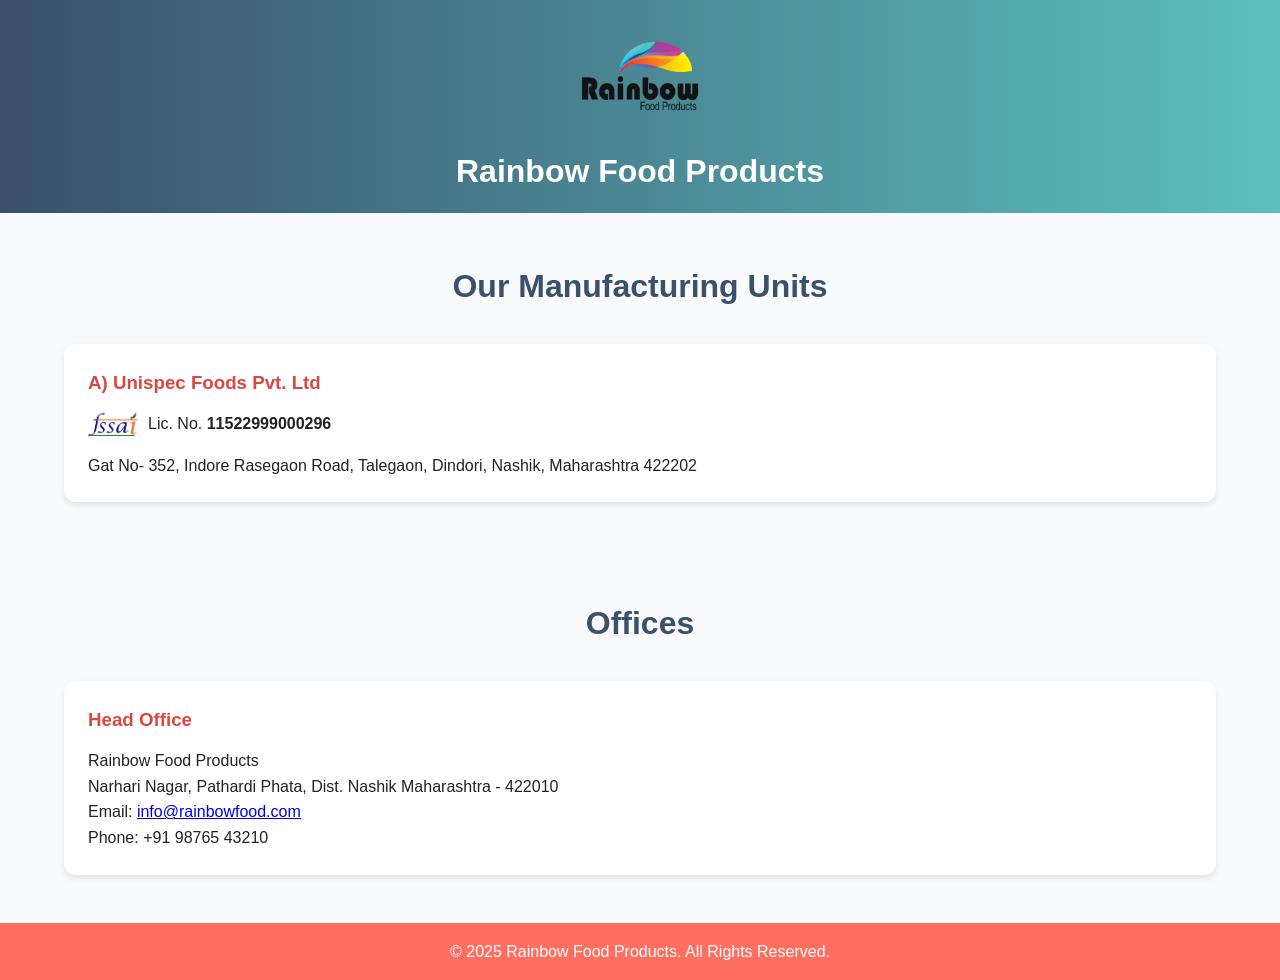
==== Manufacturing.html @ 4acf02ec "first commit" ====
<!DOCTYPE html>
<html lang="en">
<head>
    <meta charset="UTF-8">
    <meta name="viewport" content="width=device-width, initial-scale=1.0">
    <title>Rainbow Food Products</title>
    <link rel="stylesheet" href="style.css">
</head>
<body>

<!-- Header -->
<header class="header">
    <div class="container header-content">
        <img src="logo-final.png" alt="Rainbow Food Products Logo" class="brand-logo">
        <h1>Rainbow Food Products</h1>
    </div>
</header>

<!-- Manufacturing Units -->
<section class="section">
    <div class="container">
        <h2 class="section-title">Our Manufacturing Units</h2>
        <div class="card-grid">
            <div class="card">
                <h3>A) Unispec Foods Pvt. Ltd</h3>
                <div class="license">
                    <img src="FSSAI_logo.png" alt="FSSAI Logo" class="fssai-logo">
                    <p>Lic. No. <strong>11522999000296</strong></p>
                </div>
                <p>Gat No- 352, Indore Rasegaon Road, Talegaon, Dindori, Nashik, Maharashtra 422202</p>
            </div>
        </div>
    </div>
</section>



<!-- Office Address -->
<section class="section">
    <div class="container">
        <h2 class="section-title">Offices</h2>
        <div class="card-grid">
            <div class="card">
                <h3>Head Office</h3>
                <p>Rainbow Food Products<br>
                Narhari Nagar, Pathardi Phata, Dist. Nashik Maharashtra - 422010<br>
                Email: <a href="mailto:info@rainbowfood.com">info@rainbowfood.com</a><br>
                Phone: +91 98765 43210</p>
            </div>
        </div>
    </div>
</section>

<!-- Footer -->
<footer class="footer">
    <div class="container">
        <p>&copy; 2025 Rainbow Food Products. All Rights Reserved.</p>
    </div>
</footer>

</body>
</html>
---- style.css ----
* {
    margin: 0;
    padding: 0;
    box-sizing: border-box;
}

body {
    font-family: Arial, sans-serif;
    background: #fdfdfd;
    color: #333;
    line-height: 1.6;
}

.container {
    width: 90%;
    max-width: 1200px;
    margin: auto;
}

.section {
    padding: 3rem 0;
}

.alt-bg {
    background: #fff5e1;
}

.section-title {
    text-align: center;
    font-size: 2rem;
    margin-bottom: 2rem;
    color: #e85a4f;
}

/* Header */
.header {
    background: linear-gradient(90deg, #ff6f61, #ffcc70);
    color: #fff;
    padding: 1rem 0;
}
.header-content {
    display: flex;
    flex-direction: column;
    align-items: center;
}
.brand-logo {
    max-width: 120px;
    margin-bottom: 10px;
}

/* Cards */
/* Updated color palette for a more minimal and harmonious look */
body {
    background: #f8fafc;
    color: #222;
}

.section-title {
    color: #3a506b;
}

.header {
    background: linear-gradient(90deg, #3a506b, #5bc0be);
    color: #fff;
}

.card {
    background: #fff;
    border-radius: 12px;
    box-shadow: 0px 3px 12px rgba(58,80,107,0.07);
}

.card h3 {
    color: #1c2541;
}

.footer {
    background: #3a506b;
    color: #fff;
}

.alt-bg {
    background: #eaf6fb;
}
.card-grid {
    display: grid;
    grid-template-columns: repeat(auto-fit, minmax(280px, 1fr));
    gap: 1.5rem;
}
.card {
    background: #fff;
    padding: 1.5rem;
    border-radius: 12px;
    box-shadow: 0px 3px 6px rgba(0,0,0,0.1);
}
.card h3 {
    margin-bottom: 0.8rem;
    color: #d94841;
}
.card p {
    font-size: 1rem;
}

/* License */
.license {
    display: flex;
    align-items: center;
    margin-bottom: 1rem;
}
.fssai-logo {
    max-width: 50px;
    margin-right: 10px;
}

/* Footer */
.footer {
    background: #ff6f61;
    color: #fff;
    text-align: center;
    padding: 1rem 0;
}

/* Responsive */
@media (max-width: 768px) {
    .header-content {
        text-align: center;
    }
    .license {
        flex-direction: column;
        text-align: center;
    }
    .fssai-logo {
        margin-bottom: 5px;
    }
}
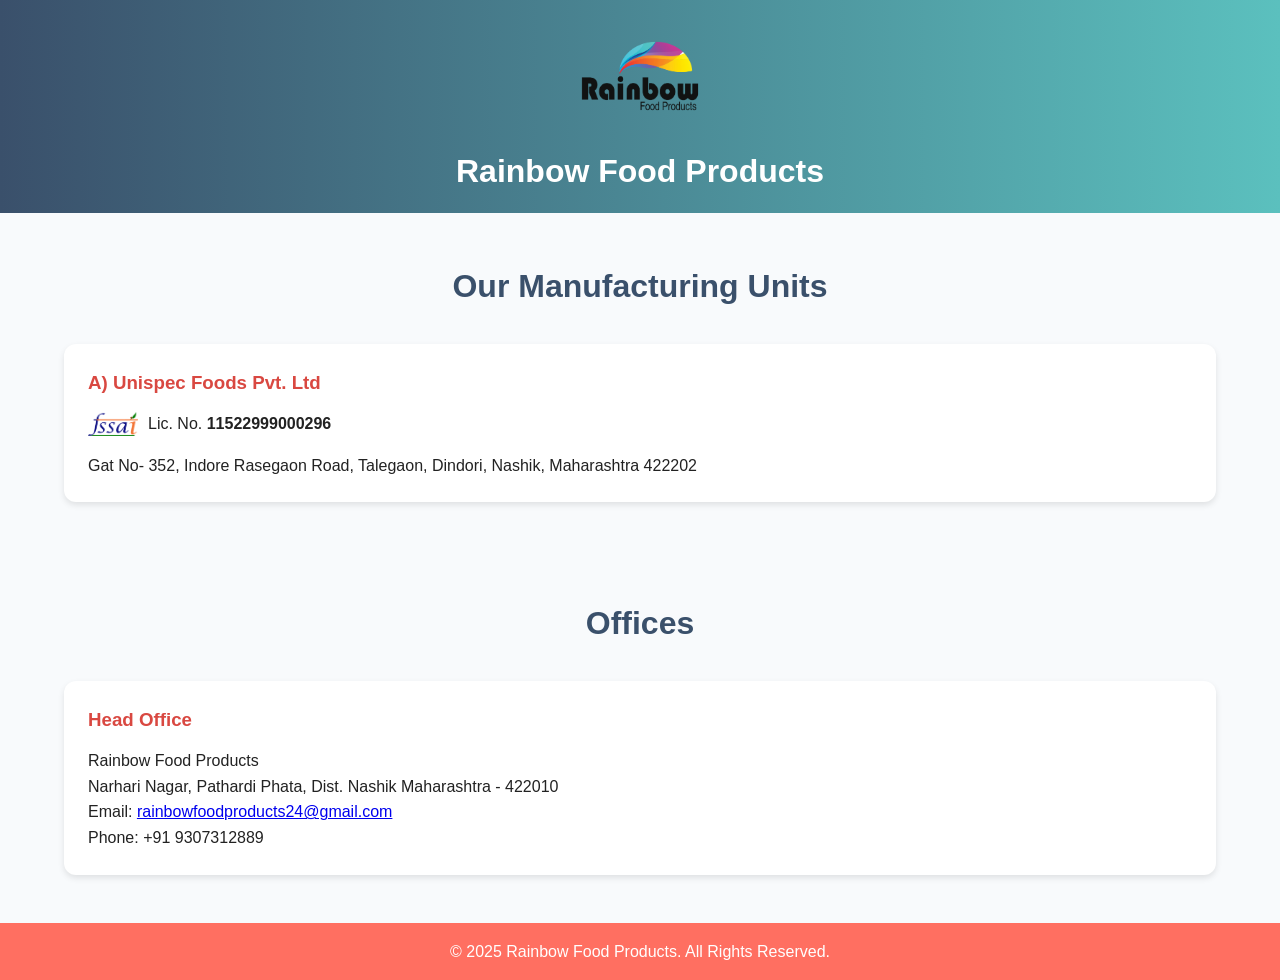
==== commit bf0cb13b: "update mail n number" ====
--- a/Manufacturing.html
+++ b/Manufacturing.html
@@ -44,8 +44,8 @@
                 <h3>Head Office</h3>
                 <p>Rainbow Food Products<br>
                 Narhari Nagar, Pathardi Phata, Dist. Nashik Maharashtra - 422010<br>
-                Email: <a href="mailto:info@rainbowfood.com">info@rainbowfood.com</a><br>
-                Phone: +91 98765 43210</p>
+                Email: <a href="rainbowfoodproducts24@gmail.com">rainbowfoodproducts24@gmail.com</a><br>
+                Phone: +91 9307312889</p>
             </div>
         </div>
     </div>
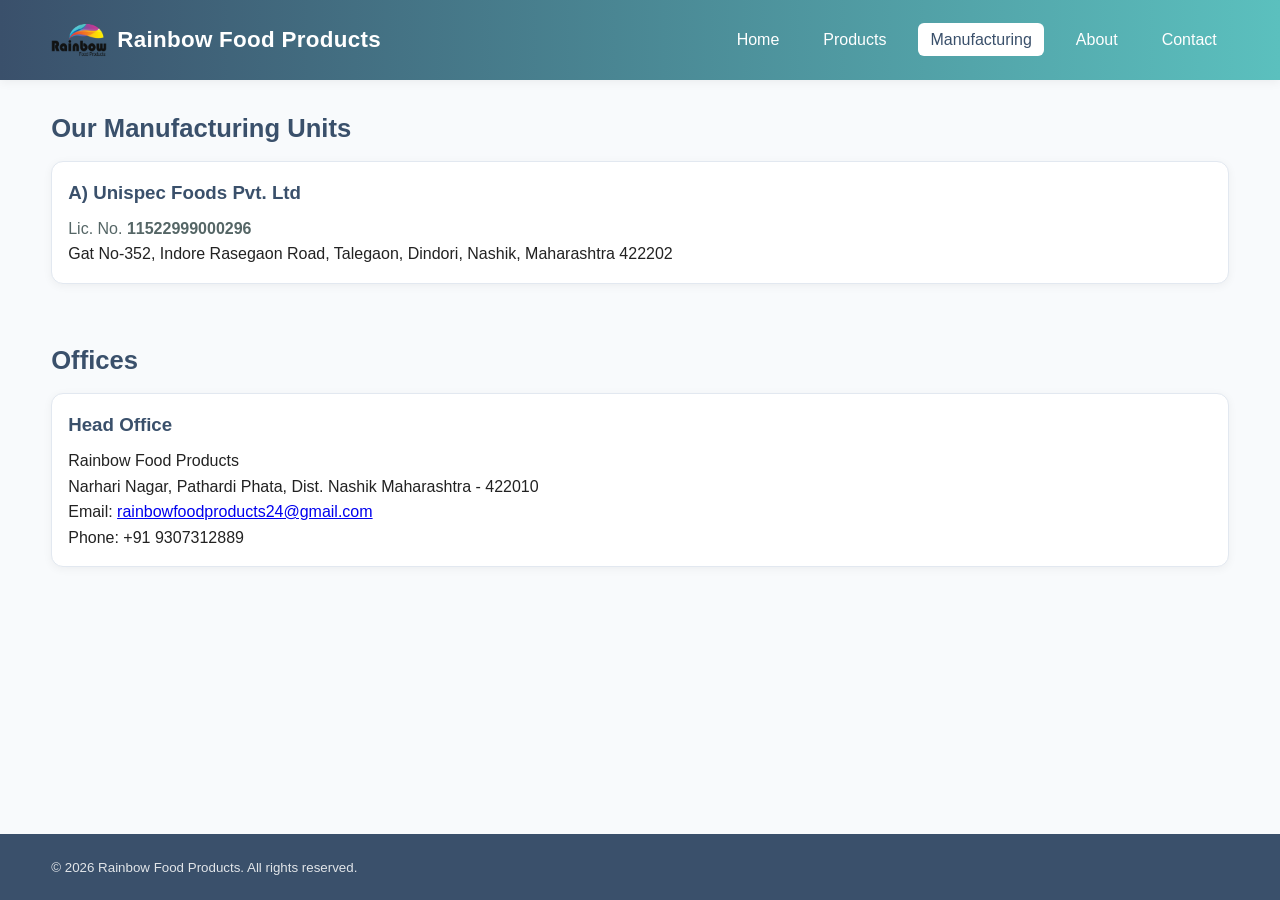
==== commit 9e3a3440: "index updated, products updated" ====
--- a/Manufacturing.html
+++ b/Manufacturing.html
@@ -3,60 +3,74 @@
 <head>
     <meta charset="UTF-8">
     <meta name="viewport" content="width=device-width, initial-scale=1.0">
-    <title>Rainbow Food Products</title>
+    <title>Manufacturing • Rainbow Food Products</title>
     <link rel="stylesheet" href="style.css">
 </head>
 <body>
+    <header class="header">
+        <div class="container header-wrap">
+            <div class="brand">
+                <img src="logo-final.png" alt="Rainbow Food Products" class="brand-logo">
+                <div class="brand-title">Rainbow Food Products</div>
+            </div>
+            <button class="menu-toggle" id="menuToggle" aria-label="Toggle menu">Menu</button>
+            <nav class="nav" id="siteNav">
+                <ul class="nav-list">
+                    <li><a href="index.html">Home</a></li>
+                    <li><a href="index.html#products">Products</a></li>
+                    <li><a class="active" href="Manufacturing.html">Manufacturing</a></li>
+                    <li><a href="index.html#about">About</a></li>
+                    <li><a href="index.html#contact">Contact</a></li>
+                </ul>
+            </nav>
+        </div>
+    </header>
 
-<!-- Header -->
-<header class="header">
-    <div class="container header-content">
-        <img src="logo-final.png" alt="Rainbow Food Products Logo" class="brand-logo">
-        <h1>Rainbow Food Products</h1>
-    </div>
-</header>
+    <main>
+        <section class="section">
+            <div class="container">
+                <h1 class="section-title">Our Manufacturing Units</h1>
+                <div class="grid">
+                    <article class="card">
+                        <h3>A) Unispec Foods Pvt. Ltd</h3>
+                        <p class="muted">Lic. No. <strong>11522999000296</strong></p>
+                        <p>Gat No-352, Indore Rasegaon Road, Talegaon, Dindori, Nashik, Maharashtra 422202</p>
+                    </article>
+                </div>
+            </div>
+        </section>
 
-<!-- Manufacturing Units -->
-<section class="section">
-    <div class="container">
-        <h2 class="section-title">Our Manufacturing Units</h2>
-        <div class="card-grid">
-            <div class="card">
-                <h3>A) Unispec Foods Pvt. Ltd</h3>
-                <div class="license">
-                    <img src="FSSAI_logo.png" alt="FSSAI Logo" class="fssai-logo">
-                    <p>Lic. No. <strong>11522999000296</strong></p>
+        <section class="section">
+            <div class="container">
+                <h2 class="section-title">Offices</h2>
+                <div class="grid">
+                    <article class="card">
+                        <h3>Head Office</h3>
+                        <p>Rainbow Food Products</p>
+                        <p>Narhari Nagar, Pathardi Phata, Dist. Nashik Maharashtra - 422010</p>
+                        <p>Email: <a href="mailto:rainbowfoodproducts24@gmail.com">rainbowfoodproducts24@gmail.com</a></p>
+                        <p>Phone: +91 9307312889</p>
+                    </article>
                 </div>
-                <p>Gat No- 352, Indore Rasegaon Road, Talegaon, Dindori, Nashik, Maharashtra 422202</p>
             </div>
+        </section>
+    </main>
+
+    <footer class="footer">
+        <div class="container">
+            <small>&copy; <span id="year"></span> Rainbow Food Products. All rights reserved.</small>
         </div>
-    </div>
-</section>
+    </footer>
+
+    <script>
+    const toggle = document.getElementById('menuToggle');
+    const nav = document.getElementById('siteNav');
+    toggle.addEventListener('click', () => {
+        nav.classList.toggle('is-open');
+    });
+    document.getElementById('year').textContent = new Date().getFullYear();
+    </script>
+</body>
+</html>
 
 
-
-<!-- Office Address -->
-<section class="section">
-    <div class="container">
-        <h2 class="section-title">Offices</h2>
-        <div class="card-grid">
-            <div class="card">
-                <h3>Head Office</h3>
-                <p>Rainbow Food Products<br>
-                Narhari Nagar, Pathardi Phata, Dist. Nashik Maharashtra - 422010<br>
-                Email: <a href="rainbowfoodproducts24@gmail.com">rainbowfoodproducts24@gmail.com</a><br>
-                Phone: +91 9307312889</p>
-            </div>
-        </div>
-    </div>
-</section>
-
-<!-- Footer -->
-<footer class="footer">
-    <div class="container">
-        <p>&copy; 2025 Rainbow Food Products. All Rights Reserved.</p>
-    </div>
-</footer>
-
-</body>
-</html>
--- a/style.css
+++ b/style.css
@@ -1,135 +1,215 @@
+:root {
+    --primary-700: #3a506b;
+    --primary-500: #5bc0be;
+    --accent: #ff6f61;
+    --text: #222;
+    --bg: #f8fafc;
+    --card: #ffffff;
+    --muted: #e2e8f0;
+}
+
 * {
     margin: 0;
     padding: 0;
     box-sizing: border-box;
 }
 
+html, body {
+    height: 100%;
+}
+
 body {
-    font-family: Arial, sans-serif;
-    background: #fdfdfd;
-    color: #333;
+    font-family: "Segoe UI", Arial, sans-serif;
+    background: var(--bg);
+    color: var(--text);
     line-height: 1.6;
+    display: flex;
+    flex-direction: column;
 }
 
 .container {
-    width: 90%;
+    width: 92%;
     max-width: 1200px;
-    margin: auto;
+    margin: 0 auto;
+}
+
+/* Header + Nav */
+.header {
+    background: linear-gradient(90deg, var(--primary-700), var(--primary-500));
+    color: #fff;
+    position: sticky;
+    top: 0;
+    z-index: 1000;
+    box-shadow: 0 2px 10px rgba(0,0,0,.06);
+}
+
+.header-wrap {
+    display: flex;
+    align-items: center;
+    justify-content: space-between;
+    padding: 12px 0;
+    gap: 16px;
+}
+
+.brand {
+    display: flex;
+    align-items: center;
+    gap: 10px;
+}
+
+.brand-logo {
+    width: 56px;
+    height: 56px;
+    object-fit: contain;
+}
+
+.brand-title {
+    font-weight: 700;
+    font-size: 1.4rem;
+    letter-spacing: .3px;
+}
+
+.menu-toggle {
+    display: none;
+    appearance: none;
+    background: transparent;
+    border: 2px solid rgba(255,255,255,.65);
+    color: #fff;
+    border-radius: 8px;
+    padding: 6px 10px;
+    cursor: pointer;
+}
+
+.nav {
+    display: block;
+}
+
+.nav-list {
+    list-style: none;
+    display: flex;
+    gap: 20px;
+}
+
+.nav-list a {
+    color: #fff;
+    text-decoration: none;
+    padding: 8px 12px;
+    border-radius: 6px;
+    transition: background .2s ease, color .2s ease;
+}
+
+.nav-list a:hover,
+.nav-list a.active {
+    background: #ffffff;
+    color: var(--primary-700);
+}
+
+/* Main */
+main {
+    flex: 1 0 auto;
+}
+
+.hero {
+    background: #ffffff;
+    border-bottom: 1px solid var(--muted);
+}
+
+.hero-inner {
+    padding: 40px 0;
+    display: grid;
+    grid-template-columns: 1.2fr 1fr;
+    gap: 24px;
+    align-items: center;
+}
+
+.hero h1 {
+    font-size: 2rem;
+    margin-bottom: 10px;
+}
+
+.hero p {
+    color: #444;
+}
+
+.hero .cta {
+    margin-top: 16px;
+    display: inline-block;
+    background: var(--primary-700);
+    color: #fff;
+    padding: 10px 16px;
+    border-radius: 8px;
+    text-decoration: none;
 }
 
 .section {
-    padding: 3rem 0;
-}
-
-.alt-bg {
-    background: #fff5e1;
+    padding: 28px 0;
 }
 
 .section-title {
-    text-align: center;
-    font-size: 2rem;
-    margin-bottom: 2rem;
-    color: #e85a4f;
-}
-
-/* Header */
-.header {
-    background: linear-gradient(90deg, #ff6f61, #ffcc70);
-    color: #fff;
-    padding: 1rem 0;
-}
-.header-content {
-    display: flex;
-    flex-direction: column;
-    align-items: center;
-}
-.brand-logo {
-    max-width: 120px;
+    font-size: 1.6rem;
+    margin-bottom: 12px;
+    color: var(--primary-700);
+}
+
+.hero, .section { scroll-margin-top: 90px; }
+
+.grid {
+    display: grid;
+    grid-template-columns: repeat(auto-fit, minmax(240px, 1fr));
+    gap: 16px;
+}
+
+.card {
+    background: var(--card);
+    border: 1px solid var(--muted);
+    border-radius: 12px;
+    padding: 16px;
+    box-shadow: 0 2px 10px rgba(0,0,0,.05);
+}
+
+.card h3 {
+    color: var(--primary-700);
+    margin-bottom: 8px;
+}
+
+.product-image {
+    width: 100%;
+    height: auto;
+    border-radius: 10px;
+    display: block;
     margin-bottom: 10px;
 }
 
-/* Cards */
-/* Updated color palette for a more minimal and harmonious look */
-body {
-    background: #f8fafc;
-    color: #222;
-}
-
-.section-title {
-    color: #3a506b;
-}
-
-.header {
-    background: linear-gradient(90deg, #3a506b, #5bc0be);
-    color: #fff;
-}
-
-.card {
-    background: #fff;
-    border-radius: 12px;
-    box-shadow: 0px 3px 12px rgba(58,80,107,0.07);
-}
-
-.card h3 {
-    color: #1c2541;
-}
-
-.footer {
-    background: #3a506b;
-    color: #fff;
-}
-
-.alt-bg {
-    background: #eaf6fb;
-}
-.card-grid {
-    display: grid;
-    grid-template-columns: repeat(auto-fit, minmax(280px, 1fr));
-    gap: 1.5rem;
-}
-.card {
-    background: #fff;
-    padding: 1.5rem;
-    border-radius: 12px;
-    box-shadow: 0px 3px 6px rgba(0,0,0,0.1);
-}
-.card h3 {
-    margin-bottom: 0.8rem;
-    color: #d94841;
-}
-.card p {
-    font-size: 1rem;
-}
-
-/* License */
-.license {
-    display: flex;
-    align-items: center;
-    margin-bottom: 1rem;
-}
-.fssai-logo {
-    max-width: 50px;
-    margin-right: 10px;
+.muted {
+    color: #566;
 }
 
 /* Footer */
 .footer {
-    background: #ff6f61;
-    color: #fff;
-    text-align: center;
-    padding: 1rem 0;
+    background: var(--primary-700);
+    color: #fff;
+    padding: 20px 0;
+    margin-top: 24px;
+}
+
+.footer small {
+    opacity: .85;
 }
 
 /* Responsive */
-@media (max-width: 768px) {
-    .header-content {
-        text-align: center;
+@media (max-width: 900px) {
+    .hero-inner {
+        grid-template-columns: 1fr;
+        padding: 28px 0;
     }
-    .license {
-        flex-direction: column;
-        text-align: center;
-    }
-    .fssai-logo {
-        margin-bottom: 5px;
-    }
-}
+}
+
+@media (max-width: 800px) {
+    .menu-toggle { display: inline-flex; }
+    .nav { display: none; }
+    .nav.is-open { display: block; width: 100%; }
+    .nav-list { flex-direction: column; padding: 12px 0; }
+    .nav-list a { padding: 10px 12px; }
+}
+
+
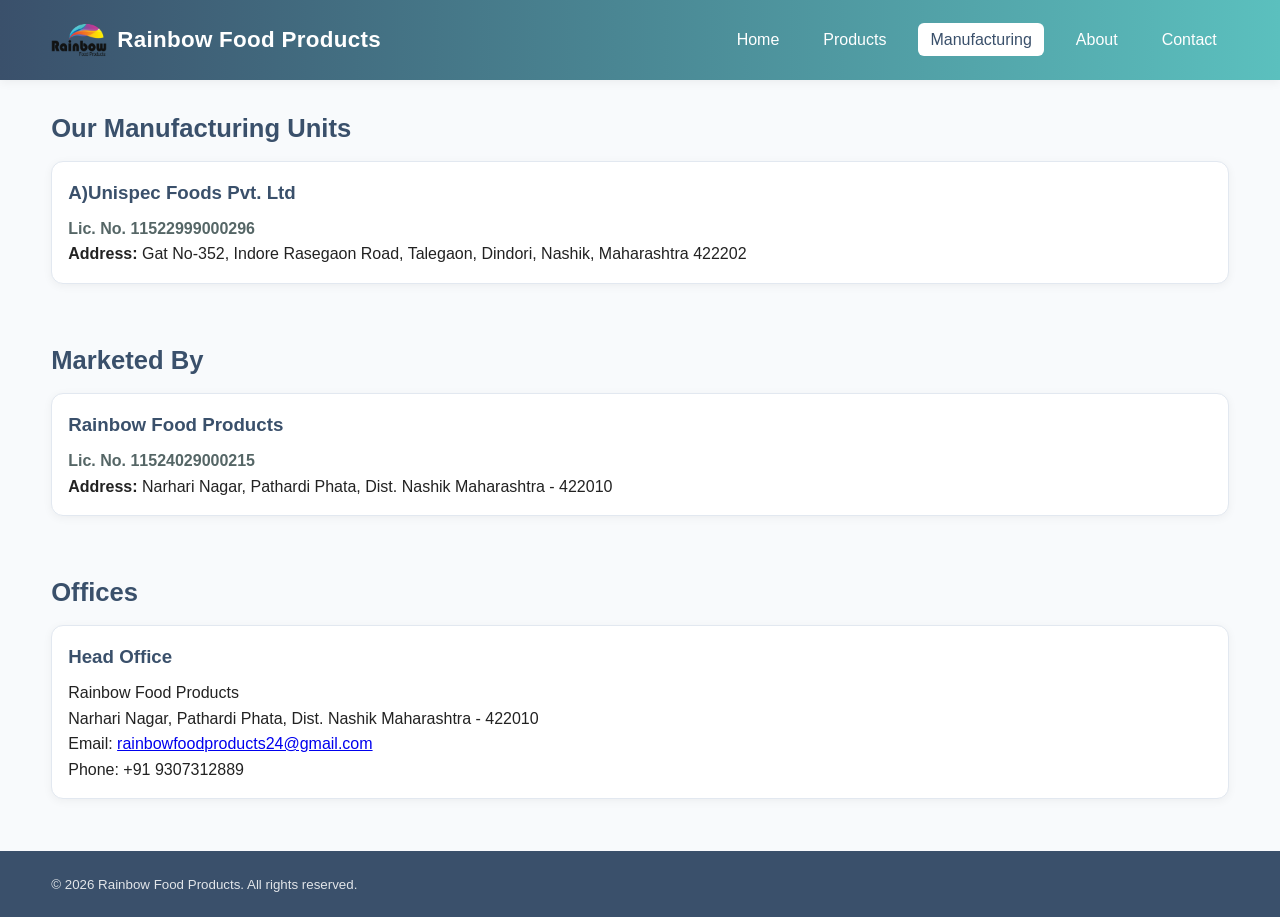
==== commit a80798c5: "Marketed by added" ====
--- a/Manufacturing.html
+++ b/Manufacturing.html
@@ -32,9 +32,21 @@
                 <h1 class="section-title">Our Manufacturing Units</h1>
                 <div class="grid">
                     <article class="card">
-                        <h3>A) Unispec Foods Pvt. Ltd</h3>
-                        <p class="muted">Lic. No. <strong>11522999000296</strong></p>
-                        <p>Gat No-352, Indore Rasegaon Road, Talegaon, Dindori, Nashik, Maharashtra 422202</p>
+                        <h3>A)Unispec Foods Pvt. Ltd</h3>
+                        <p class="muted"> <b>Lic. No.</b> <strong>11522999000296</strong></p>
+                        <p> <b>Address: </b> Gat No-352, Indore Rasegaon Road, Talegaon, Dindori, Nashik, Maharashtra 422202</p>
+                    </article>
+                </div>
+            </div>
+        </section>
+                <section class="section">
+            <div class="container">
+                <h1 class="section-title">Marketed By</h1>
+                <div class="grid">
+                    <article class="card">
+                        <h3>Rainbow Food Products</h3>
+                        <p class="muted"><b>Lic. No. </b> <strong>11524029000215</strong></p>
+                        <p> <b>Address: </b>Narhari Nagar, Pathardi Phata, Dist. Nashik Maharashtra - 422010</p>
                     </article>
                 </div>
             </div>
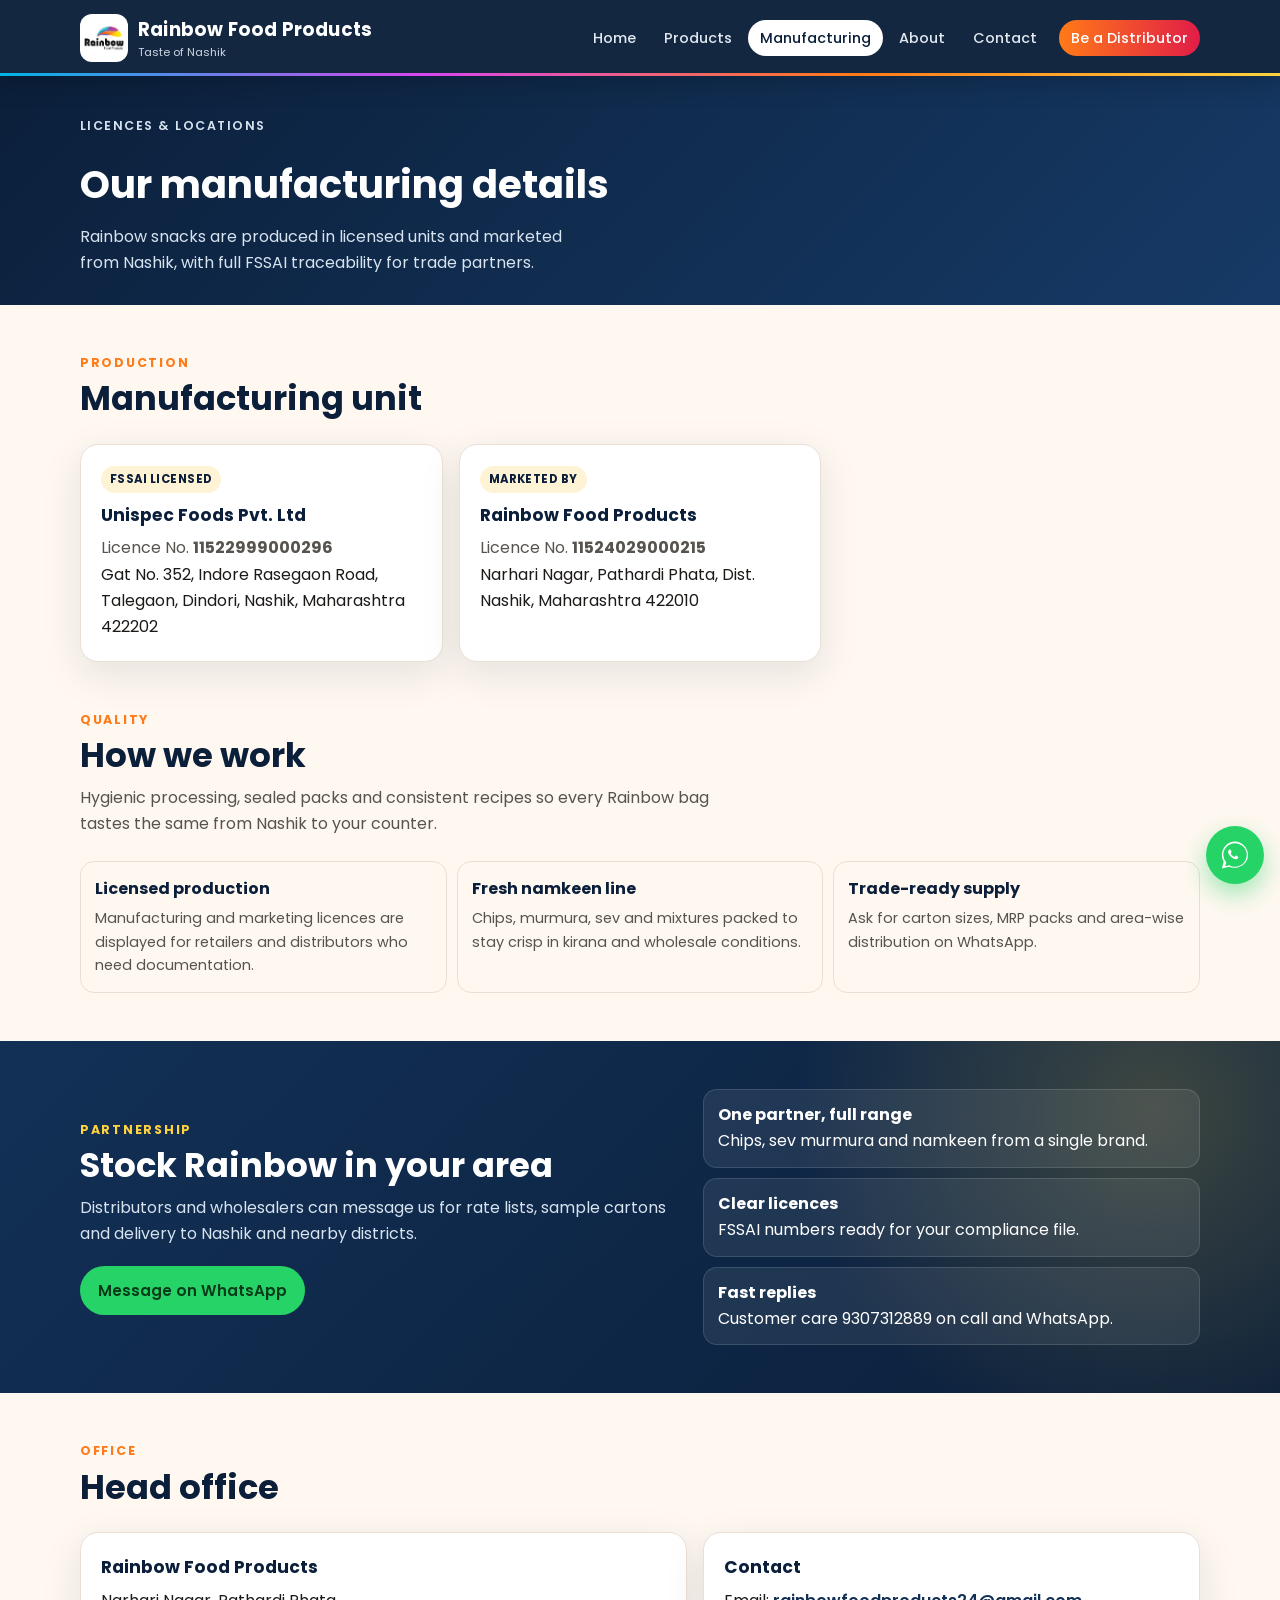
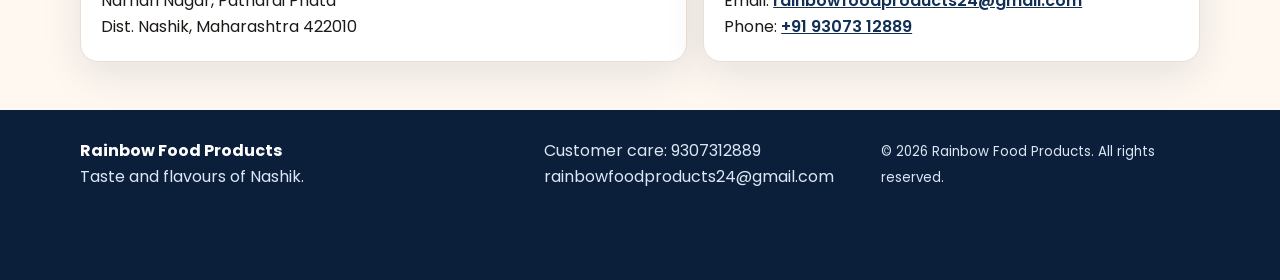
==== commit 75112bad: "new products added" ====
--- a/Manufacturing.html
+++ b/Manufacturing.html
@@ -3,65 +3,128 @@
 <head>
     <meta charset="UTF-8">
     <meta name="viewport" content="width=device-width, initial-scale=1.0">
-    <title>Manufacturing • Rainbow Food Products</title>
+    <title>Manufacturing | Rainbow Food Products</title>
+    <link rel="preconnect" href="https://fonts.googleapis.com">
+    <link rel="preconnect" href="https://fonts.gstatic.com" crossorigin>
+    <link href="https://fonts.googleapis.com/css2?family=Poppins:wght@400;500;600;700&display=swap" rel="stylesheet">
     <link rel="stylesheet" href="style.css">
 </head>
 <body>
+    <a class="skip-link" href="#main">Skip to content</a>
     <header class="header">
         <div class="container header-wrap">
-            <div class="brand">
-                <img src="logo-final.png" alt="Rainbow Food Products" class="brand-logo">
-                <div class="brand-title">Rainbow Food Products</div>
-            </div>
-            <button class="menu-toggle" id="menuToggle" aria-label="Toggle menu">Menu</button>
+            <a class="brand" href="index.html">
+                <img src="logo-final.png" alt="Rainbow Food Products logo" class="brand-logo">
+                <div class="brand-copy">
+                    <div class="brand-title">Rainbow Food Products</div>
+                    <div class="brand-tag">Taste of Nashik</div>
+                </div>
+            </a>
+            <button class="menu-toggle" id="menuToggle" aria-label="Toggle menu" aria-expanded="false">
+                <span></span><span></span><span></span>
+            </button>
             <nav class="nav" id="siteNav">
                 <ul class="nav-list">
                     <li><a href="index.html">Home</a></li>
                     <li><a href="index.html#products">Products</a></li>
                     <li><a class="active" href="Manufacturing.html">Manufacturing</a></li>
                     <li><a href="index.html#about">About</a></li>
-                    <li><a href="index.html#contact">Contact</a></li>
+                    <li><a href="#contact">Contact</a></li>
+                    <li><a class="nav-cta" href="index.html#distributor">Be a Distributor</a></li>
                 </ul>
             </nav>
         </div>
     </header>
 
-    <main>
+    <main id="main">
+        <section class="page-hero">
+            <div class="container">
+                <p class="eyebrow">Licences & locations</p>
+                <h1>Our manufacturing details</h1>
+                <p>Rainbow snacks are produced in licensed units and marketed from Nashik, with full FSSAI traceability for trade partners.</p>
+            </div>
+        </section>
+
         <section class="section">
             <div class="container">
-                <h1 class="section-title">Our Manufacturing Units</h1>
-                <div class="grid">
-                    <article class="card">
-                        <h3>A)Unispec Foods Pvt. Ltd</h3>
-                        <p class="muted"> <b>Lic. No.</b> <strong>11522999000296</strong></p>
-                        <p> <b>Address: </b> Gat No-352, Indore Rasegaon Road, Talegaon, Dindori, Nashik, Maharashtra 422202</p>
+                <div class="section-head">
+                    <p class="section-kicker">Production</p>
+                    <h2 class="section-title">Manufacturing unit</h2>
+                </div>
+                <div class="grid product-grid">
+                    <article class="card info-card">
+                        <span class="chip">FSSAI licensed</span>
+                        <h3>Unispec Foods Pvt. Ltd</h3>
+                        <p class="muted">Licence No. <strong>11522999000296</strong></p>
+                        <p>Gat No. 352, Indore Rasegaon Road, Talegaon, Dindori, Nashik, Maharashtra 422202</p>
                     </article>
-                </div>
-            </div>
-        </section>
-                <section class="section">
-            <div class="container">
-                <h1 class="section-title">Marketed By</h1>
-                <div class="grid">
-                    <article class="card">
+                    <article class="card info-card">
+                        <span class="chip">Marketed by</span>
                         <h3>Rainbow Food Products</h3>
-                        <p class="muted"><b>Lic. No. </b> <strong>11524029000215</strong></p>
-                        <p> <b>Address: </b>Narhari Nagar, Pathardi Phata, Dist. Nashik Maharashtra - 422010</p>
+                        <p class="muted">Licence No. <strong>11524029000215</strong></p>
+                        <p>Narhari Nagar, Pathardi Phata, Dist. Nashik, Maharashtra 422010</p>
                     </article>
                 </div>
             </div>
         </section>
 
-        <section class="section">
+        <section class="section" style="padding-top: 0;">
             <div class="container">
-                <h2 class="section-title">Offices</h2>
-                <div class="grid">
-                    <article class="card">
-                        <h3>Head Office</h3>
-                        <p>Rainbow Food Products</p>
-                        <p>Narhari Nagar, Pathardi Phata, Dist. Nashik Maharashtra - 422010</p>
+                <div class="section-head">
+                    <p class="section-kicker">Quality</p>
+                    <h2 class="section-title">How we work</h2>
+                    <p class="section-copy">Hygienic processing, sealed packs and consistent recipes so every Rainbow bag tastes the same from Nashik to your counter.</p>
+                </div>
+                <div class="namkeen-grid">
+                    <article class="namkeen-item">
+                        <h3>Licensed production</h3>
+                        <p>Manufacturing and marketing licences are displayed for retailers and distributors who need documentation.</p>
+                    </article>
+                    <article class="namkeen-item">
+                        <h3>Fresh namkeen line</h3>
+                        <p>Chips, murmura, sev and mixtures packed to stay crisp in kirana and wholesale conditions.</p>
+                    </article>
+                    <article class="namkeen-item">
+                        <h3>Trade-ready supply</h3>
+                        <p>Ask for carton sizes, MRP packs and area-wise distribution on WhatsApp.</p>
+                    </article>
+                </div>
+            </div>
+        </section>
+
+        <section class="section distributor">
+            <div class="container distributor-box">
+                <div>
+                    <p class="section-kicker">Partnership</p>
+                    <h2 class="section-title">Stock Rainbow in your area</h2>
+                    <p class="section-copy">Distributors and wholesalers can message us for rate lists, sample cartons and delivery to Nashik and nearby districts.</p>
+                    <div class="hero-actions" style="margin-top: 18px;">
+                        <a class="btn btn-whatsapp" href="https://wa.me/919307312889?text=Hello%20Rainbow%20Food%20Products%2C%20I%20am%20interested%20in%20becoming%20a%20distributor.%20Please%20share%20details." target="_blank" rel="noopener">Message on WhatsApp</a>
+                    </div>
+                </div>
+                <ul class="perk-list">
+                    <li><strong>One partner, full range</strong><br>Chips, sev murmura and namkeen from a single brand.</li>
+                    <li><strong>Clear licences</strong><br>FSSAI numbers ready for your compliance file.</li>
+                    <li><strong>Fast replies</strong><br>Customer care 9307312889 on call and WhatsApp.</li>
+                </ul>
+            </div>
+        </section>
+
+        <section id="contact" class="section">
+            <div class="container">
+                <div class="section-head">
+                    <p class="section-kicker">Office</p>
+                    <h2 class="section-title">Head office</h2>
+                </div>
+                <div class="info-grid">
+                    <article class="card info-card">
+                        <h3>Rainbow Food Products</h3>
+                        <p>Narhari Nagar, Pathardi Phata<br>Dist. Nashik, Maharashtra 422010</p>
+                    </article>
+                    <article class="card info-card">
+                        <h3>Contact</h3>
                         <p>Email: <a href="mailto:rainbowfoodproducts24@gmail.com">rainbowfoodproducts24@gmail.com</a></p>
-                        <p>Phone: +91 9307312889</p>
+                        <p>Phone: <a href="tel:+919307312889">+91 93073 12889</a></p>
                     </article>
                 </div>
             </div>
@@ -69,20 +132,40 @@
     </main>
 
     <footer class="footer">
-        <div class="container">
-            <small>&copy; <span id="year"></span> Rainbow Food Products. All rights reserved.</small>
+        <div class="container footer-wrap">
+            <div>
+                <strong>Rainbow Food Products</strong>
+                <p>Taste and flavours of Nashik.</p>
+            </div>
+            <div>
+                <p>Customer care: 9307312889</p>
+                <p>rainbowfoodproducts24@gmail.com</p>
+            </div>
+            <div>
+                <small>&copy; <span id="year"></span> Rainbow Food Products. All rights reserved.</small>
+            </div>
         </div>
     </footer>
+
+    <a class="wa-float" href="https://wa.me/919307312889?text=Hello%20Rainbow%20Food%20Products%2C%20I%20would%20like%20to%20know%20more." target="_blank" rel="noopener" aria-label="Chat on WhatsApp">
+        <svg viewBox="0 0 32 32" aria-hidden="true"><path d="M19.11 17.47c-.27-.14-1.6-.79-1.85-.88-.25-.09-.43-.14-.61.14-.18.27-.7.88-.86 1.06-.16.18-.32.2-.59.07-.27-.14-1.15-.42-2.19-1.35-.81-.72-1.36-1.61-1.52-1.88-.16-.27-.02-.42.12-.55.12-.12.27-.32.41-.48.14-.16.18-.27.27-.45.09-.18.05-.34-.02-.48-.07-.14-.61-1.47-.84-2.01-.22-.53-.45-.46-.61-.46h-.52c-.18 0-.48.07-.73.34-.25.27-.96.94-.96 2.29s.98 2.65 1.12 2.83c.14.18 1.93 2.95 4.67 4.14 1.74.75 2.18.82 2.96.69.45-.08 1.6-.65 1.83-1.28.23-.63.23-1.17.16-1.28-.07-.11-.25-.18-.52-.32zM16.02 28.5h-.02c-2.13 0-4.23-.57-6.06-1.66L5.5 28l1.2-4.35A12.44 12.44 0 0 1 3.5 16c0-6.9 5.62-12.5 12.53-12.5 3.35 0 6.5 1.3 8.87 3.67A12.44 12.44 0 0 1 28.55 16c0 6.9-5.62 12.5-12.53 12.5zm0-27C8.42 1.5 2.02 7.9 2.02 16c0 2.47.65 4.88 1.89 7.01L2 30.5l7.66-1.84A13.97 13.97 0 0 0 16 29.5c7.6 0 14-6.4 14-13.5S23.6 1.5 16.02 1.5z"/></svg>
+        <span>WhatsApp</span>
+    </a>
 
     <script>
     const toggle = document.getElementById('menuToggle');
     const nav = document.getElementById('siteNav');
     toggle.addEventListener('click', () => {
-        nav.classList.toggle('is-open');
+        const open = nav.classList.toggle('is-open');
+        toggle.setAttribute('aria-expanded', open);
+    });
+    nav.querySelectorAll('a').forEach((link) => {
+        link.addEventListener('click', () => {
+            nav.classList.remove('is-open');
+            toggle.setAttribute('aria-expanded', 'false');
+        });
     });
     document.getElementById('year').textContent = new Date().getFullYear();
     </script>
 </body>
 </html>
-
-
--- a/style.css
+++ b/style.css
@@ -1,11 +1,20 @@
 :root {
-    --primary-700: #3a506b;
-    --primary-500: #5bc0be;
-    --accent: #ff6f61;
-    --text: #222;
-    --bg: #f8fafc;
-    --card: #ffffff;
-    --muted: #e2e8f0;
+    --navy: #0b1f3a;
+    --navy-soft: #123056;
+    --cyan: #00b4e6;
+    --magenta: #d946ef;
+    --orange: #ff7a18;
+    --gold: #ffd23f;
+    --red: #e11d48;
+    --cream: #fff8f1;
+    --surface: #ffffff;
+    --text: #1c1917;
+    --muted: #57534e;
+    --line: #eadfd3;
+    --whatsapp: #25d366;
+    --shadow: 0 12px 40px rgba(11, 31, 58, 0.1);
+    --radius: 18px;
+    --header-h: 76px;
 }
 
 * {
@@ -14,202 +23,676 @@
     box-sizing: border-box;
 }
 
-html, body {
-    height: 100%;
+html {
+    scroll-behavior: smooth;
 }
 
 body {
-    font-family: "Segoe UI", Arial, sans-serif;
-    background: var(--bg);
+    font-family: "Poppins", "Segoe UI", Arial, sans-serif;
+    background: var(--cream);
     color: var(--text);
-    line-height: 1.6;
-    display: flex;
-    flex-direction: column;
+    line-height: 1.65;
+    min-height: 100%;
+}
+
+img {
+    max-width: 100%;
+    display: block;
+}
+
+a {
+    color: inherit;
 }
 
 .container {
-    width: 92%;
-    max-width: 1200px;
+    width: min(1120px, calc(100% - 32px));
     margin: 0 auto;
 }
 
-/* Header + Nav */
+.skip-link {
+    position: absolute;
+    left: -999px;
+    top: 8px;
+}
+
+.skip-link:focus {
+    left: 12px;
+    z-index: 2000;
+    background: #fff;
+    padding: 8px 12px;
+    border-radius: 8px;
+}
+
+/* Header */
 .header {
-    background: linear-gradient(90deg, var(--primary-700), var(--primary-500));
-    color: #fff;
-    position: sticky;
+    position: fixed;
     top: 0;
+    left: 0;
+    right: 0;
     z-index: 1000;
-    box-shadow: 0 2px 10px rgba(0,0,0,.06);
+    background: rgba(11, 31, 58, 0.96);
+    backdrop-filter: blur(10px);
+    box-shadow: 0 8px 24px rgba(0, 0, 0, 0.18);
+}
+
+.header::after {
+    content: "";
+    position: absolute;
+    left: 0;
+    right: 0;
+    bottom: 0;
+    height: 3px;
+    background: linear-gradient(90deg, var(--cyan), var(--magenta), var(--orange), var(--gold));
 }
 
 .header-wrap {
     display: flex;
     align-items: center;
     justify-content: space-between;
-    padding: 12px 0;
-    gap: 16px;
+    min-height: var(--header-h);
+    gap: 12px;
 }
 
 .brand {
     display: flex;
     align-items: center;
     gap: 10px;
+    text-decoration: none;
+    color: #fff;
+    min-width: 0;
 }
 
 .brand-logo {
-    width: 56px;
-    height: 56px;
+    width: 48px;
+    height: 48px;
     object-fit: contain;
+    background: #fff;
+    border-radius: 12px;
+    padding: 4px;
+    flex-shrink: 0;
+}
+
+.brand-copy {
+    min-width: 0;
 }
 
 .brand-title {
     font-weight: 700;
-    font-size: 1.4rem;
-    letter-spacing: .3px;
+    font-size: 0.98rem;
+    letter-spacing: 0.2px;
+    white-space: nowrap;
+}
+
+.brand-tag {
+    font-size: 0.7rem;
+    color: #cbd5e1;
+    margin-top: -2px;
 }
 
 .menu-toggle {
     display: none;
-    appearance: none;
-    background: transparent;
-    border: 2px solid rgba(255,255,255,.65);
-    color: #fff;
-    border-radius: 8px;
-    padding: 6px 10px;
+    width: 44px;
+    height: 44px;
+    border: 0;
+    border-radius: 12px;
+    background: rgba(255, 255, 255, 0.08);
     cursor: pointer;
-}
-
-.nav {
+    flex-direction: column;
+    align-items: center;
+    justify-content: center;
+    gap: 5px;
+}
+
+.menu-toggle span {
     display: block;
+    width: 20px;
+    height: 2px;
+    background: #fff;
+    border-radius: 2px;
+    transition: transform 0.2s ease, opacity 0.2s ease;
 }
 
 .nav-list {
     list-style: none;
     display: flex;
-    gap: 20px;
+    align-items: center;
+    gap: 4px;
 }
 
 .nav-list a {
-    color: #fff;
+    color: #e2e8f0;
     text-decoration: none;
+    font-size: 0.9rem;
+    font-weight: 500;
     padding: 8px 12px;
-    border-radius: 6px;
-    transition: background .2s ease, color .2s ease;
+    border-radius: 999px;
+    white-space: nowrap;
 }
 
 .nav-list a:hover,
 .nav-list a.active {
-    background: #ffffff;
-    color: var(--primary-700);
-}
-
-/* Main */
+    background: #fff;
+    color: var(--navy);
+}
+
+.nav-list a.nav-cta {
+    background: linear-gradient(90deg, var(--orange), var(--red));
+    color: #fff;
+    margin-left: 6px;
+}
+
+.nav-list a.nav-cta:hover {
+    background: #fff;
+    color: var(--red);
+}
+
 main {
-    flex: 1 0 auto;
-}
-
+    padding-top: var(--header-h);
+}
+
+.section,
+.hero,
+.page-hero {
+    scroll-margin-top: calc(var(--header-h) + 12px);
+}
+
+/* Hero */
 .hero {
-    background: #ffffff;
-    border-bottom: 1px solid var(--muted);
+    position: relative;
+    overflow: hidden;
+    color: #fff;
+    background:
+        radial-gradient(circle at 85% 10%, rgba(255, 210, 63, 0.35), transparent 28%),
+        radial-gradient(circle at 10% 90%, rgba(0, 180, 230, 0.28), transparent 32%),
+        linear-gradient(135deg, #0b1f3a 0%, #163a66 55%, #0f2744 100%);
+}
+
+.hero::after {
+    content: "";
+    position: absolute;
+    left: 0;
+    right: 0;
+    bottom: 0;
+    height: 8px;
+    background: linear-gradient(90deg, var(--cyan), var(--magenta), var(--orange), var(--gold));
 }
 
 .hero-inner {
-    padding: 40px 0;
-    display: grid;
-    grid-template-columns: 1.2fr 1fr;
-    gap: 24px;
-    align-items: center;
+    display: grid;
+    gap: 28px;
+    padding: 36px 0 48px;
+}
+
+.eyebrow {
+    display: inline-flex;
+    align-items: center;
+    gap: 8px;
+    font-size: 0.78rem;
+    letter-spacing: 0.12em;
+    text-transform: uppercase;
+    color: var(--gold);
+    font-weight: 600;
+    margin-bottom: 10px;
 }
 
 .hero h1 {
-    font-size: 2rem;
-    margin-bottom: 10px;
-}
-
-.hero p {
-    color: #444;
-}
-
-.hero .cta {
+    font-size: clamp(1.8rem, 7vw, 3.2rem);
+    line-height: 1.15;
+    margin-bottom: 12px;
+}
+
+.hero p.lead {
+    color: #dbe7f3;
+    max-width: 38ch;
+    margin-bottom: 22px;
+}
+
+.hero-actions {
+    display: flex;
+    flex-wrap: wrap;
+    gap: 10px;
+}
+
+.btn {
+    display: inline-flex;
+    align-items: center;
+    justify-content: center;
+    gap: 8px;
+    text-decoration: none;
+    border: 0;
+    cursor: pointer;
+    font-weight: 600;
+    font-size: 0.95rem;
+    padding: 12px 18px;
+    border-radius: 999px;
+    transition: transform 0.15s ease, box-shadow 0.15s ease;
+}
+
+.btn:active {
+    transform: translateY(1px);
+}
+
+.btn-primary {
+    background: linear-gradient(90deg, var(--orange), var(--red));
+    color: #fff;
+    box-shadow: 0 8px 20px rgba(225, 29, 72, 0.28);
+}
+
+.btn-ghost {
+    background: rgba(255, 255, 255, 0.1);
+    color: #fff;
+    border: 1px solid rgba(255, 255, 255, 0.22);
+}
+
+.btn-whatsapp {
+    background: var(--whatsapp);
+    color: #083b1a;
+}
+
+.hero-card {
+    background: rgba(255, 255, 255, 0.08);
+    border: 1px solid rgba(255, 255, 255, 0.16);
+    border-radius: var(--radius);
+    padding: 20px;
+    backdrop-filter: blur(8px);
+}
+
+.hero-card h3 {
+    margin-bottom: 8px;
+}
+
+.hero-card p {
+    color: #d7e3ef;
+    font-size: 0.95rem;
+}
+
+.trust-row {
+    display: grid;
+    grid-template-columns: 1fr 1fr;
+    gap: 10px;
     margin-top: 16px;
-    display: inline-block;
-    background: var(--primary-700);
-    color: #fff;
-    padding: 10px 16px;
-    border-radius: 8px;
-    text-decoration: none;
-}
-
+}
+
+.trust-item {
+    background: rgba(255, 255, 255, 0.08);
+    border-radius: 12px;
+    padding: 10px 12px;
+    font-size: 0.82rem;
+}
+
+.trust-item strong {
+    display: block;
+    color: #fff;
+}
+
+/* Sections */
 .section {
-    padding: 28px 0;
+    padding: 48px 0;
+}
+
+.section-head {
+    max-width: 640px;
+    margin-bottom: 24px;
+}
+
+.section-kicker {
+    color: var(--orange);
+    font-size: 0.78rem;
+    font-weight: 700;
+    letter-spacing: 0.14em;
+    text-transform: uppercase;
 }
 
 .section-title {
-    font-size: 1.6rem;
-    margin-bottom: 12px;
-    color: var(--primary-700);
-}
-
-.hero, .section { scroll-margin-top: 90px; }
+    font-size: clamp(1.5rem, 4vw, 2.1rem);
+    color: var(--navy);
+    line-height: 1.2;
+    margin: 6px 0 8px;
+}
+
+.section-copy {
+    color: var(--muted);
+}
 
 .grid {
     display: grid;
-    grid-template-columns: repeat(auto-fit, minmax(240px, 1fr));
     gap: 16px;
 }
 
+.product-grid {
+    grid-template-columns: 1fr;
+}
+
 .card {
-    background: var(--card);
-    border: 1px solid var(--muted);
-    border-radius: 12px;
+    background: var(--surface);
+    border: 1px solid var(--line);
+    border-radius: var(--radius);
+    overflow: hidden;
+    box-shadow: var(--shadow);
+}
+
+.card-body {
     padding: 16px;
-    box-shadow: 0 2px 10px rgba(0,0,0,.05);
 }
 
 .card h3 {
-    color: var(--primary-700);
-    margin-bottom: 8px;
+    color: var(--navy);
+    font-size: 1.08rem;
+    margin-bottom: 6px;
+}
+
+.product-image-wrap {
+    background: linear-gradient(180deg, #e8f6ff, #fff);
+    padding: 14px;
+    min-height: 220px;
+    display: flex;
+    align-items: center;
+    justify-content: center;
+}
+
+.product-image-wrap.tomato {
+    background: linear-gradient(180deg, #ffe4e6, #fff);
+}
+
+.product-image-wrap.sev {
+    background: linear-gradient(180deg, #e0f2fe, #fff);
 }
 
 .product-image {
     width: 100%;
+    max-height: 260px;
+    object-fit: contain;
+}
+
+.chip {
+    display: inline-block;
+    font-size: 0.72rem;
+    font-weight: 700;
+    letter-spacing: 0.04em;
+    text-transform: uppercase;
+    color: var(--navy);
+    background: #fff3d6;
+    border-radius: 999px;
+    padding: 4px 9px;
+    margin-bottom: 8px;
+}
+
+.muted {
+    color: var(--muted);
+}
+
+.namkeen {
+    background: #fff;
+}
+
+.brochure-panel {
+    display: grid;
+    gap: 20px;
+    align-items: start;
+}
+
+.brochure-shot {
+    border-radius: var(--radius);
+    overflow: hidden;
+    border: 1px solid var(--line);
+    box-shadow: var(--shadow);
+    background: #fff;
+}
+
+.brochure-shot img {
+    width: 100%;
     height: auto;
-    border-radius: 10px;
-    display: block;
-    margin-bottom: 10px;
-}
-
-.muted {
-    color: #566;
-}
-
-/* Footer */
+}
+
+.namkeen-grid {
+    display: grid;
+    grid-template-columns: 1fr;
+    gap: 10px;
+}
+
+.namkeen-item {
+    background: var(--cream);
+    border: 1px solid var(--line);
+    border-radius: 14px;
+    padding: 14px;
+}
+
+.namkeen-item h3 {
+    font-size: 1rem;
+    color: var(--navy);
+    margin-bottom: 4px;
+}
+
+.namkeen-item p {
+    font-size: 0.9rem;
+    color: var(--muted);
+}
+
+.distributor {
+    background:
+        radial-gradient(circle at 90% 20%, rgba(255, 210, 63, 0.2), transparent 30%),
+        linear-gradient(135deg, #123056, #0b1f3a);
+    color: #fff;
+}
+
+.distributor .section-title,
+.distributor .section-kicker {
+    color: #fff;
+}
+
+.distributor .section-kicker {
+    color: var(--gold);
+}
+
+.distributor .section-copy {
+    color: #d7e3ef;
+}
+
+.distributor-box {
+    display: grid;
+    gap: 16px;
+}
+
+.perk-list {
+    list-style: none;
+    display: grid;
+    gap: 10px;
+}
+
+.perk-list li {
+    background: rgba(255, 255, 255, 0.08);
+    border: 1px solid rgba(255, 255, 255, 0.12);
+    border-radius: 14px;
+    padding: 12px 14px;
+}
+
+.about-grid,
+.info-grid {
+    display: grid;
+    gap: 16px;
+}
+
+.info-card {
+    padding: 20px;
+}
+
+.info-card a {
+    color: var(--navy-soft);
+    font-weight: 600;
+}
+
+.page-hero {
+    background: linear-gradient(135deg, #0b1f3a, #163a66);
+    color: #fff;
+    padding: 36px 0 28px;
+}
+
+.page-hero h1 {
+    font-size: clamp(1.7rem, 5vw, 2.4rem);
+    margin: 6px 0 8px;
+}
+
+.page-hero p {
+    color: #d7e3ef;
+    max-width: 52ch;
+}
+
 .footer {
-    background: var(--primary-700);
-    color: #fff;
-    padding: 20px 0;
-    margin-top: 24px;
-}
-
-.footer small {
-    opacity: .85;
-}
-
-/* Responsive */
+    background: var(--navy);
+    color: #dbe7f3;
+    padding: 28px 0 90px;
+}
+
+.footer-wrap {
+    display: grid;
+    gap: 18px;
+}
+
+.footer strong {
+    color: #fff;
+}
+
+.footer a {
+    color: #fff;
+    text-decoration: none;
+}
+
+.wa-float {
+    position: fixed;
+    right: 16px;
+    bottom: 16px;
+    z-index: 1100;
+    width: 58px;
+    height: 58px;
+    border-radius: 50%;
+    background: var(--whatsapp);
+    color: #fff;
+    display: flex;
+    align-items: center;
+    justify-content: center;
+    box-shadow: 0 10px 24px rgba(37, 211, 102, 0.45);
+    text-decoration: none;
+}
+
+.wa-float svg {
+    width: 30px;
+    height: 30px;
+    fill: currentColor;
+}
+
+.wa-float span {
+    position: absolute;
+    width: 1px;
+    height: 1px;
+    overflow: hidden;
+    clip: rect(0 0 0 0);
+}
+
+@media (min-width: 700px) {
+    .product-grid {
+        grid-template-columns: repeat(2, 1fr);
+    }
+
+    .namkeen-grid {
+        grid-template-columns: repeat(2, 1fr);
+    }
+
+    .trust-row {
+        grid-template-columns: repeat(3, 1fr);
+    }
+
+    .about-grid,
+    .info-grid,
+    .distributor-box {
+        grid-template-columns: 1.1fr 0.9fr;
+        align-items: center;
+    }
+}
+
+@media (min-width: 980px) {
+    .hero-inner {
+        grid-template-columns: 1.15fr 0.85fr;
+        align-items: center;
+        padding: 64px 0 72px;
+    }
+
+    .product-grid {
+        grid-template-columns: repeat(3, 1fr);
+    }
+
+    .brochure-panel {
+        grid-template-columns: 0.9fr 1.1fr;
+    }
+
+    .namkeen-grid {
+        grid-template-columns: repeat(3, 1fr);
+    }
+
+    .footer-wrap {
+        grid-template-columns: 1.4fr 1fr 1fr;
+        align-items: start;
+    }
+
+    .brand-title {
+        font-size: 1.15rem;
+    }
+}
+
 @media (max-width: 900px) {
-    .hero-inner {
-        grid-template-columns: 1fr;
-        padding: 28px 0;
-    }
-}
-
-@media (max-width: 800px) {
-    .menu-toggle { display: inline-flex; }
-    .nav { display: none; }
-    .nav.is-open { display: block; width: 100%; }
-    .nav-list { flex-direction: column; padding: 12px 0; }
-    .nav-list a { padding: 10px 12px; }
-}
-
-
+    .brand-title {
+        font-size: 0.86rem;
+        max-width: calc(100vw - 132px);
+        overflow: hidden;
+        text-overflow: ellipsis;
+    }
+
+    .menu-toggle {
+        display: inline-flex;
+        flex-shrink: 0;
+    }
+
+    .nav {
+        display: none;
+        position: absolute;
+        left: 0;
+        right: 0;
+        top: 100%;
+        background: #0b1f3a;
+        padding: 8px 16px 18px;
+        border-top: 1px solid rgba(255, 255, 255, 0.08);
+    }
+
+    .nav.is-open {
+        display: block;
+    }
+
+    .nav-list {
+        flex-direction: column;
+        align-items: stretch;
+    }
+
+    .nav-list a,
+    .nav-list a.nav-cta {
+        margin: 0;
+        border-radius: 12px;
+        padding: 12px 14px;
+    }
+
+    .header-wrap {
+        position: relative;
+    }
+}
+
+@media (max-width: 420px) {
+    .brand-tag {
+        display: none;
+    }
+
+    .brand-title {
+        max-width: calc(100vw - 118px);
+    }
+
+    .hero-actions .btn {
+        width: 100%;
+    }
+}
